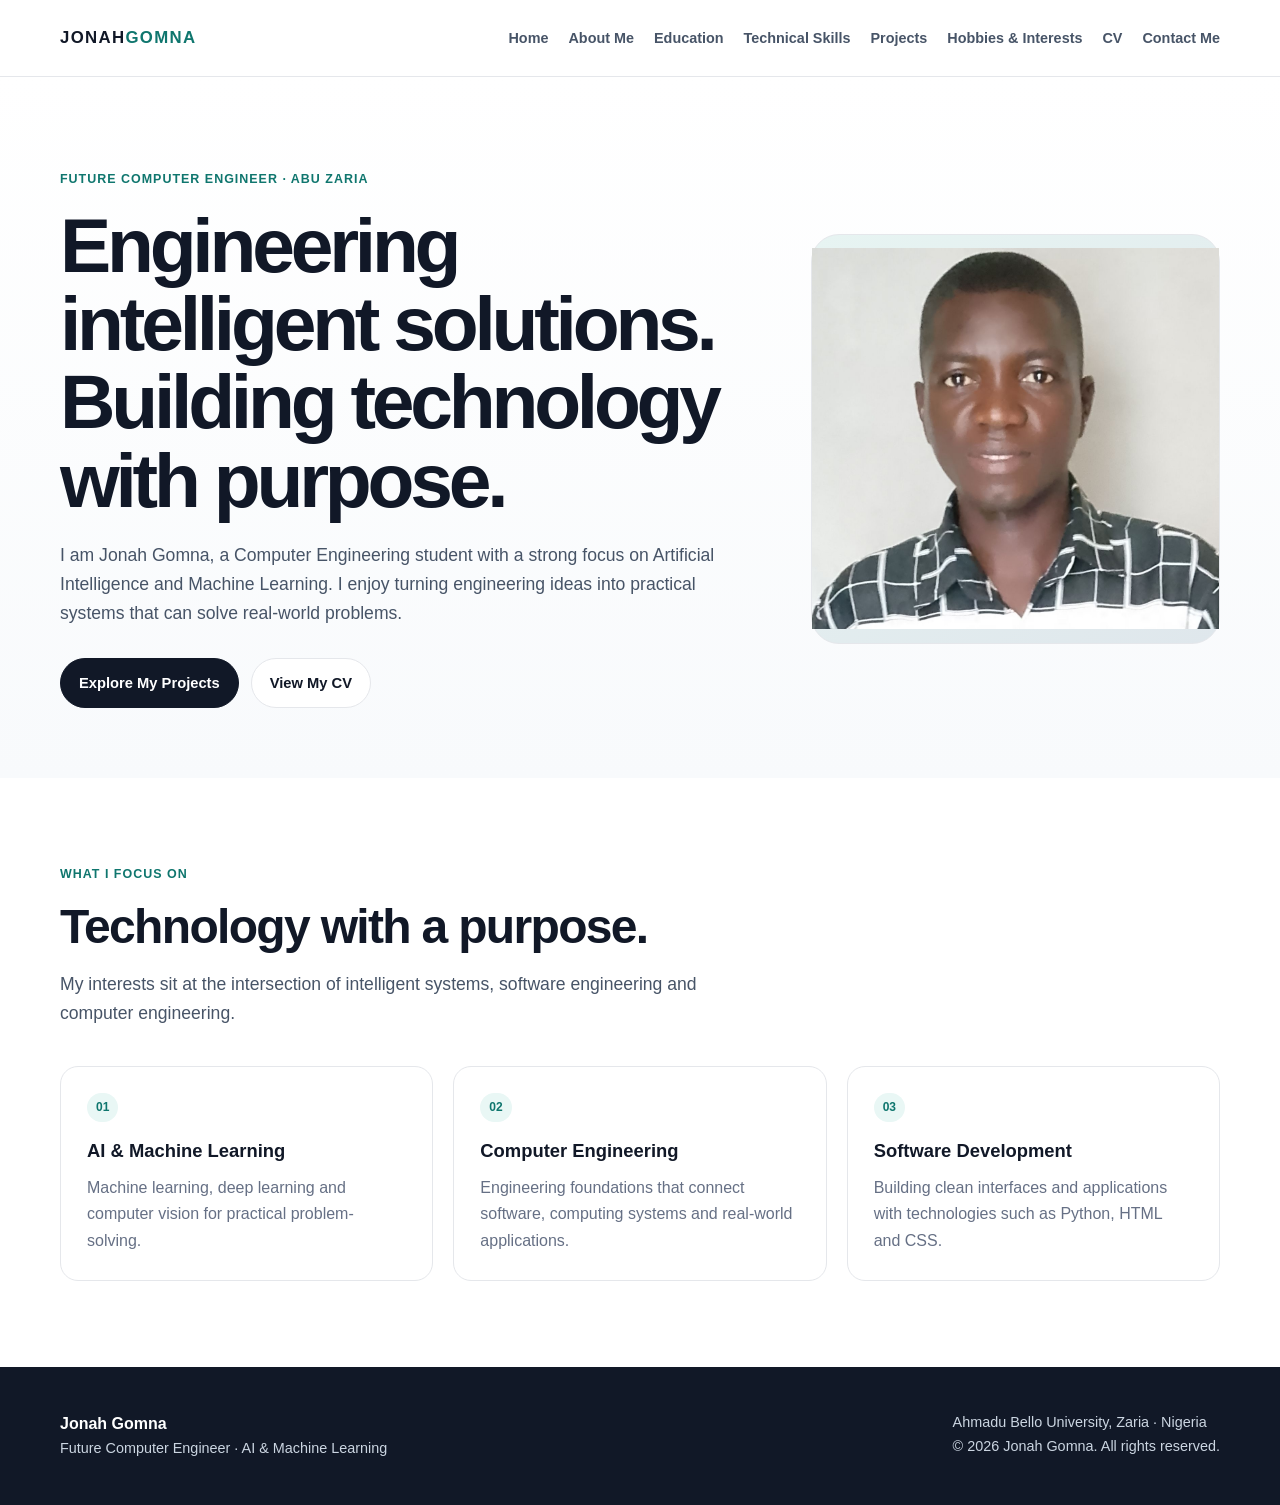
==== index.html @ a97d214e "Add files via upload" ====
<!doctype html>
<html lang="en">
<head>
<meta charset="utf-8">
<meta name="viewport" content="width=device-width, initial-scale=1">
<meta name="description" content="Personal portfolio of Jonah Gomna, a future Computer Engineer focused on AI and Machine Learning.">
<title>Home | Jonah Gomna</title>
<link rel="stylesheet" href="assets/css/style.css">
<script type="application/ld+json">
{
  "@context":"https://schema.org",
  "@type":"Person",
  "name":"Jonah Gomna",
  "url":"https://example.com/",
  "jobTitle":"Future Computer Engineer",
  "alumniOf":"Ahmadu Bello University, Zaria",
  "knowsAbout":["Artificial Intelligence","Machine Learning","Computer Engineering","Deep Learning","Web Development"]
}
</script>
</head>
<body>
<header><div class="container nav">
<a class="brand" href="index.html">JONAH<span>GOMNA</span></a>
<a class="nav-toggle" href="#menu" aria-label="Open navigation">☰</a>
<nav id="menu"><ul class="navlinks">
<li><a href="index.html">Home</a></li><li><a href="about.html">About Me</a></li>
<li><a href="education.html">Education</a></li><li><a href="skills.html">Technical Skills</a></li>
<li><a href="projects.html">Projects</a></li><li><a href="hobbies.html">Hobbies & Interests</a></li>
<li><a href="cv.html">CV</a></li><li><a href="contact.html">Contact Me</a></li>
</ul></nav></div></header>

<main>
<section class="hero"><div class="container hero-grid">
<div><p class="eyebrow">Future Computer Engineer · ABU Zaria</p>
<h1>Engineering intelligent solutions. Building technology with purpose.</h1>
<p class="lead">I am Jonah Gomna, a Computer Engineering student with a strong focus on Artificial Intelligence and Machine Learning. I enjoy turning engineering ideas into practical systems that can solve real-world problems.</p>
<div class="actions"><a class="btn primary" href="projects.html">Explore My Projects</a><a class="btn ghost" href="cv.html">View My CV</a></div>
</div>
<div class="portrait"><img src="Pictures/jonah.jpg" alt="Portrait of Jonah Gomna"></div>
</div></section>
<section class="section"><div class="container"><div class="section-head">
<p class="eyebrow">What I focus on</p><h2>Technology with a purpose.</h2>
<p class="lead">My interests sit at the intersection of intelligent systems, software engineering and computer engineering.</p></div>
<div class="grid-3">
<article class="card"><span class="tag">01</span><h3>AI & Machine Learning</h3><p>Machine learning, deep learning and computer vision for practical problem-solving.</p></article>
<article class="card"><span class="tag">02</span><h3>Computer Engineering</h3><p>Engineering foundations that connect software, computing systems and real-world applications.</p></article>
<article class="card"><span class="tag">03</span><h3>Software Development</h3><p>Building clean interfaces and applications with technologies such as Python, HTML and CSS.</p></article>
</div></div></section>
</main><footer><div class="container foot">
<div><strong>Jonah Gomna</strong><p>Future Computer Engineer · AI & Machine Learning</p></div>
<div><p>Ahmadu Bello University, Zaria · Nigeria</p><p>© 2026 Jonah Gomna. All rights reserved.</p></div>
</div></footer></body></html>
---- assets/css/style.css ----
:root{
  --ink:#111827; --muted:#667085; --line:#e5e7eb; --paper:#ffffff;
  --soft:#f6f7f9; --accent:#0f766e; --accent-dark:#115e59;
  --max:1160px; --radius:18px;
}
*{box-sizing:border-box;margin:0;padding:0}
html{scroll-behavior:smooth}
body{font-family:Inter,Segoe UI,Arial,sans-serif;color:var(--ink);background:var(--paper);line-height:1.65}
a{color:inherit;text-decoration:none}
img{max-width:100%;display:block}
.container{width:min(var(--max),92%);margin:auto}
header{position:sticky;top:0;z-index:20;background:rgba(255,255,255,.94);backdrop-filter:blur(12px);border-bottom:1px solid var(--line)}
.nav{min-height:76px;display:flex;align-items:center;justify-content:space-between;gap:24px}
.brand{font-weight:900;letter-spacing:.08em;font-size:1.05rem}
.brand span{color:var(--accent)}
.navlinks{display:flex;align-items:center;gap:20px;list-style:none}
.navlinks a{font-size:.9rem;color:#475467;font-weight:650}
.navlinks a:hover,.navlinks a:focus{color:var(--accent)}
.nav-toggle{display:none}
.hero{padding:92px 0 70px;background:linear-gradient(180deg,#fff 0%,#f8fafc 100%)}
.hero-grid{display:grid;grid-template-columns:1.25fr .75fr;gap:70px;align-items:center}
.eyebrow{color:var(--accent);font-weight:800;letter-spacing:.08em;text-transform:uppercase;font-size:.78rem;margin-bottom:16px}
h1{font-size:clamp(2.7rem,6vw,5.2rem);line-height:1.02;letter-spacing:-.055em;margin-bottom:22px}
h2{font-size:clamp(2rem,4vw,3rem);line-height:1.1;letter-spacing:-.035em;margin-bottom:16px}
h3{font-size:1.15rem;margin-bottom:8px}
.lead{font-size:1.1rem;color:#475467;max-width:680px}
.actions{display:flex;flex-wrap:wrap;gap:12px;margin-top:30px}
.btn{display:inline-flex;align-items:center;justify-content:center;padding:12px 18px;border-radius:999px;border:1px solid var(--ink);font-weight:800;font-size:.92rem}
.btn.primary{background:var(--ink);color:#fff}
.btn.primary:hover{background:#000}
.btn.ghost{border-color:var(--line);background:#fff}
.portrait{min-height:410px;border-radius:28px;background:linear-gradient(145deg,#e7f4f2,#dfe7ec);display:flex;align-items:center;justify-content:center;border:1px solid var(--line)}
.initials{width:210px;height:210px;border-radius:50%;background:var(--ink);color:#fff;display:grid;place-items:center;font-size:4rem;font-weight:900;letter-spacing:-.08em}
.section{padding:86px 0}
.section.soft{background:var(--soft)}
.section-head{max-width:720px;margin-bottom:38px}
.grid-2{display:grid;grid-template-columns:repeat(2,1fr);gap:22px}
.grid-3{display:grid;grid-template-columns:repeat(3,1fr);gap:20px}
.card{border:1px solid var(--line);border-radius:var(--radius);padding:26px;background:#fff}
.card p,.muted{color:var(--muted)}
.card .tag{display:inline-block;font-size:.75rem;font-weight:800;color:var(--accent);background:#e9f7f5;padding:5px 9px;border-radius:999px;margin-bottom:14px}
.list{list-style:none;display:grid;gap:12px}
.list li{padding-left:22px;position:relative}
.list li:before{content:"";position:absolute;left:0;top:.72em;width:7px;height:7px;border-radius:50%;background:var(--accent)}
.timeline{border-left:2px solid var(--line);padding-left:26px;display:grid;gap:28px}
.timeline-item{position:relative}
.timeline-item:before{content:"";position:absolute;left:-34px;top:7px;width:14px;height:14px;border-radius:50%;background:var(--accent);border:3px solid #fff;box-shadow:0 0 0 2px var(--accent)}
.meta{font-size:.82rem;color:var(--muted);font-weight:700;margin-bottom:7px}
.project{display:flex;flex-direction:column;min-height:270px}
.project .bottom{margin-top:auto;padding-top:20px}
.skill{margin-bottom:18px}
.skill-top{display:flex;justify-content:space-between;font-weight:750;font-size:.9rem;margin-bottom:7px}
.bar{height:8px;background:#edf0f2;border-radius:999px;overflow:hidden}
.bar span{display:block;height:100%;background:var(--accent);border-radius:999px}
.contact-box{display:grid;grid-template-columns:1fr 1fr;gap:30px}
.contact-item{padding:18px 0;border-bottom:1px solid var(--line)}
.contact-item strong{display:block}
footer{background:#111827;color:#fff;padding:44px 0}
footer .foot{display:flex;justify-content:space-between;gap:20px;flex-wrap:wrap}
footer p,footer a{color:#cbd5e1;font-size:.9rem}
.page-hero{padding:70px 0 55px;background:var(--soft);border-bottom:1px solid var(--line)}
.page-hero p{max-width:700px;color:var(--muted)}
.cv-box{border:1px solid var(--line);border-radius:22px;padding:32px;background:#fff}
@media(max-width:900px){
  .nav-toggle{display:block;border:0;background:none;font-size:1.5rem}
  .navlinks{display:none;position:absolute;left:4%;right:4%;top:76px;background:#fff;border:1px solid var(--line);border-radius:16px;padding:16px;flex-direction:column;align-items:stretch}
  .navlinks:target{display:flex}
  .hero-grid,.grid-2,.contact-box{grid-template-columns:1fr}
  .grid-3{grid-template-columns:1fr 1fr}
  .portrait{min-height:300px}
}
@media(max-width:600px){
  .hero{padding:64px 0 48px}
  .section{padding:62px 0}
  .grid-3{grid-template-columns:1fr}
  h1{font-size:3rem}
  .initials{width:160px;height:160px;font-size:3rem}
}
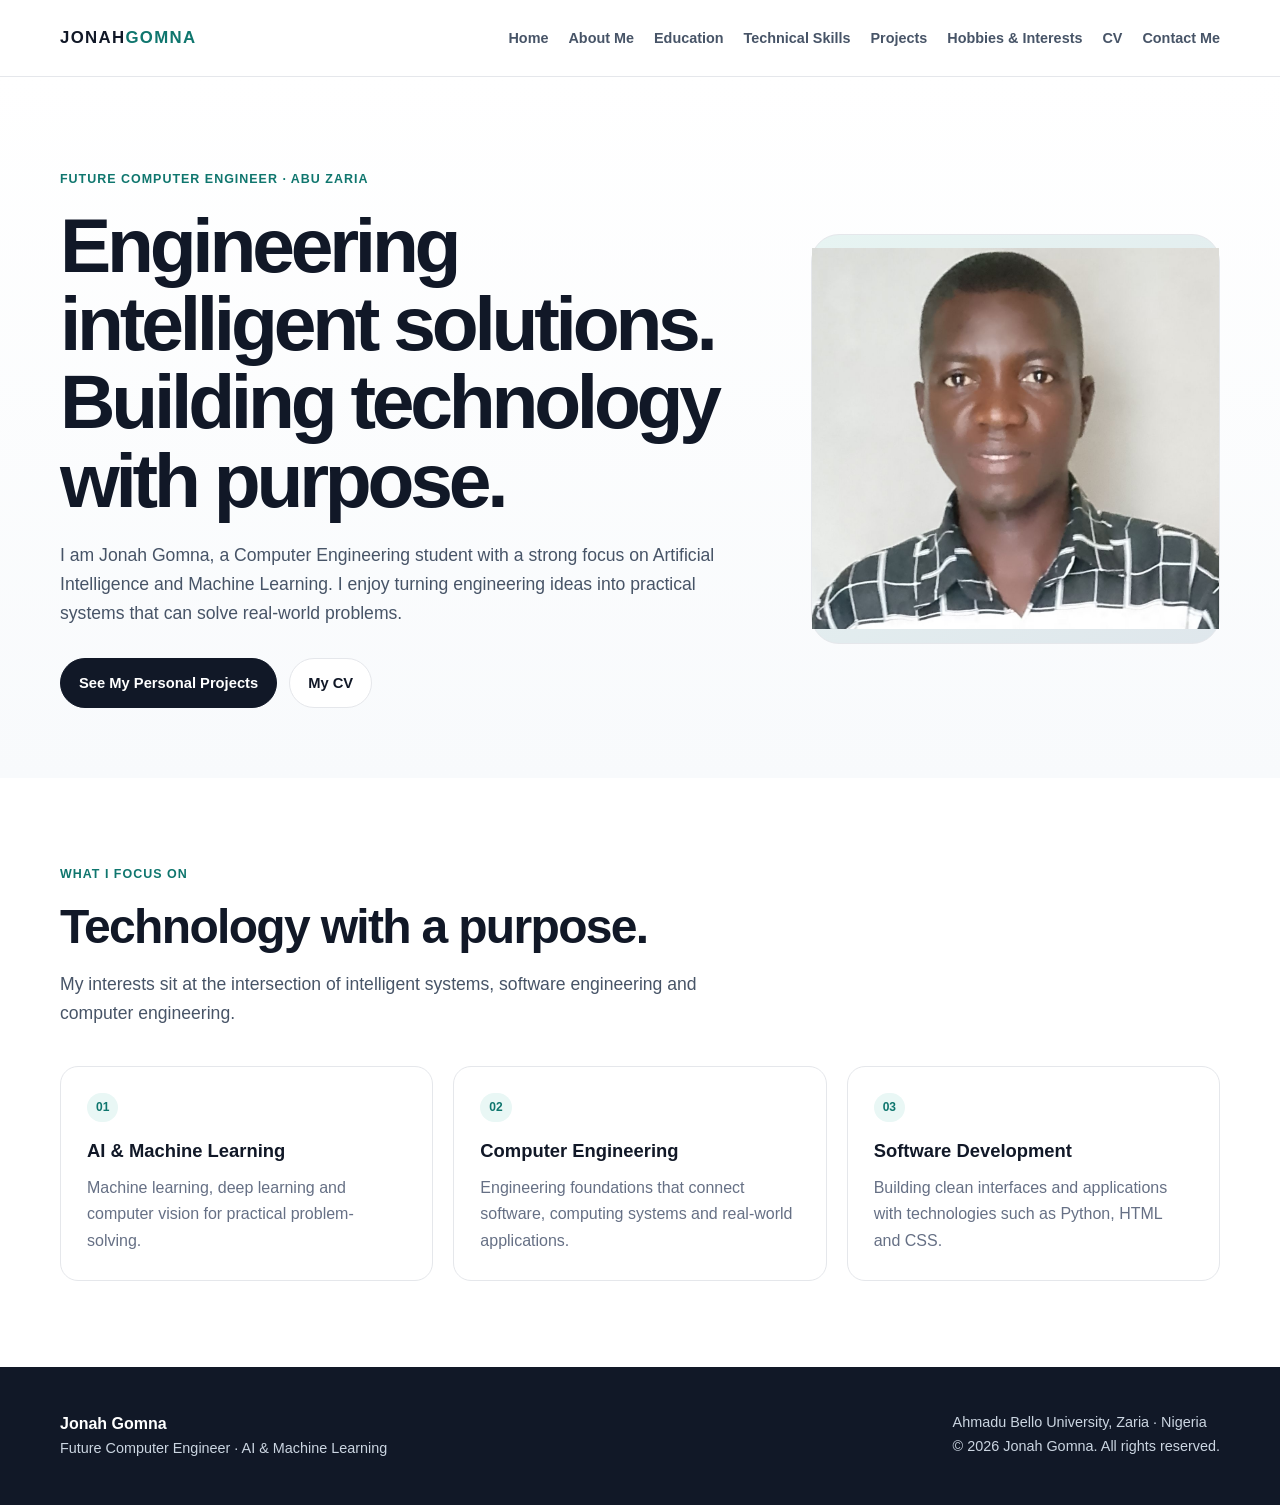
==== commit 8b6570e4: "Update index.html" ====
--- a/index.html
+++ b/index.html
@@ -34,7 +34,7 @@
 <div><p class="eyebrow">Future Computer Engineer · ABU Zaria</p>
 <h1>Engineering intelligent solutions. Building technology with purpose.</h1>
 <p class="lead">I am Jonah Gomna, a Computer Engineering student with a strong focus on Artificial Intelligence and Machine Learning. I enjoy turning engineering ideas into practical systems that can solve real-world problems.</p>
-<div class="actions"><a class="btn primary" href="projects.html">Explore My Projects</a><a class="btn ghost" href="cv.html">View My CV</a></div>
+<div class="actions"><a class="btn primary" href="projects.html">See My Personal Projects</a><a class="btn ghost" href="cv.html"> My CV</a></div>
 </div>
 <div class="portrait"><img src="Pictures/jonah.jpg" alt="Portrait of Jonah Gomna"></div>
 </div></section>
@@ -49,4 +49,4 @@
 </main><footer><div class="container foot">
 <div><strong>Jonah Gomna</strong><p>Future Computer Engineer · AI & Machine Learning</p></div>
 <div><p>Ahmadu Bello University, Zaria · Nigeria</p><p>© 2026 Jonah Gomna. All rights reserved.</p></div>
-</div></footer></body></html>+</div></footer></body></html>
